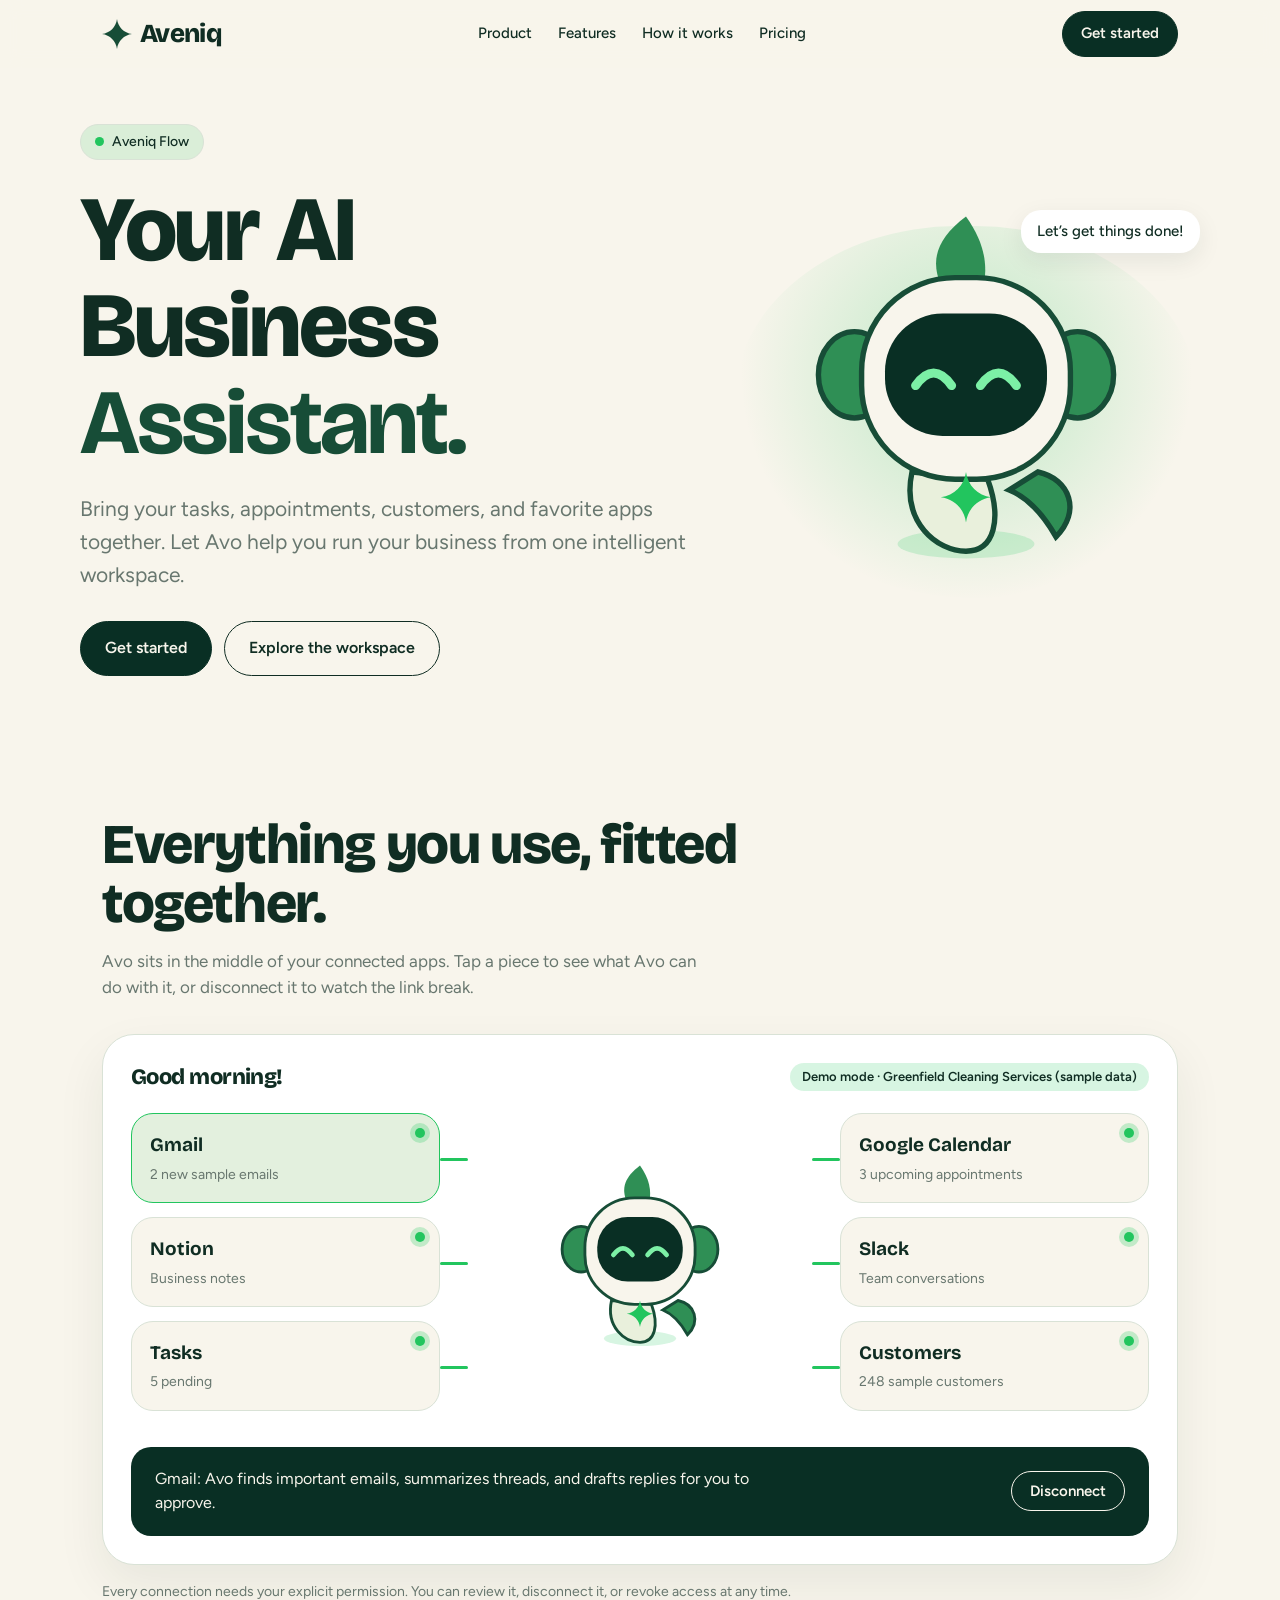
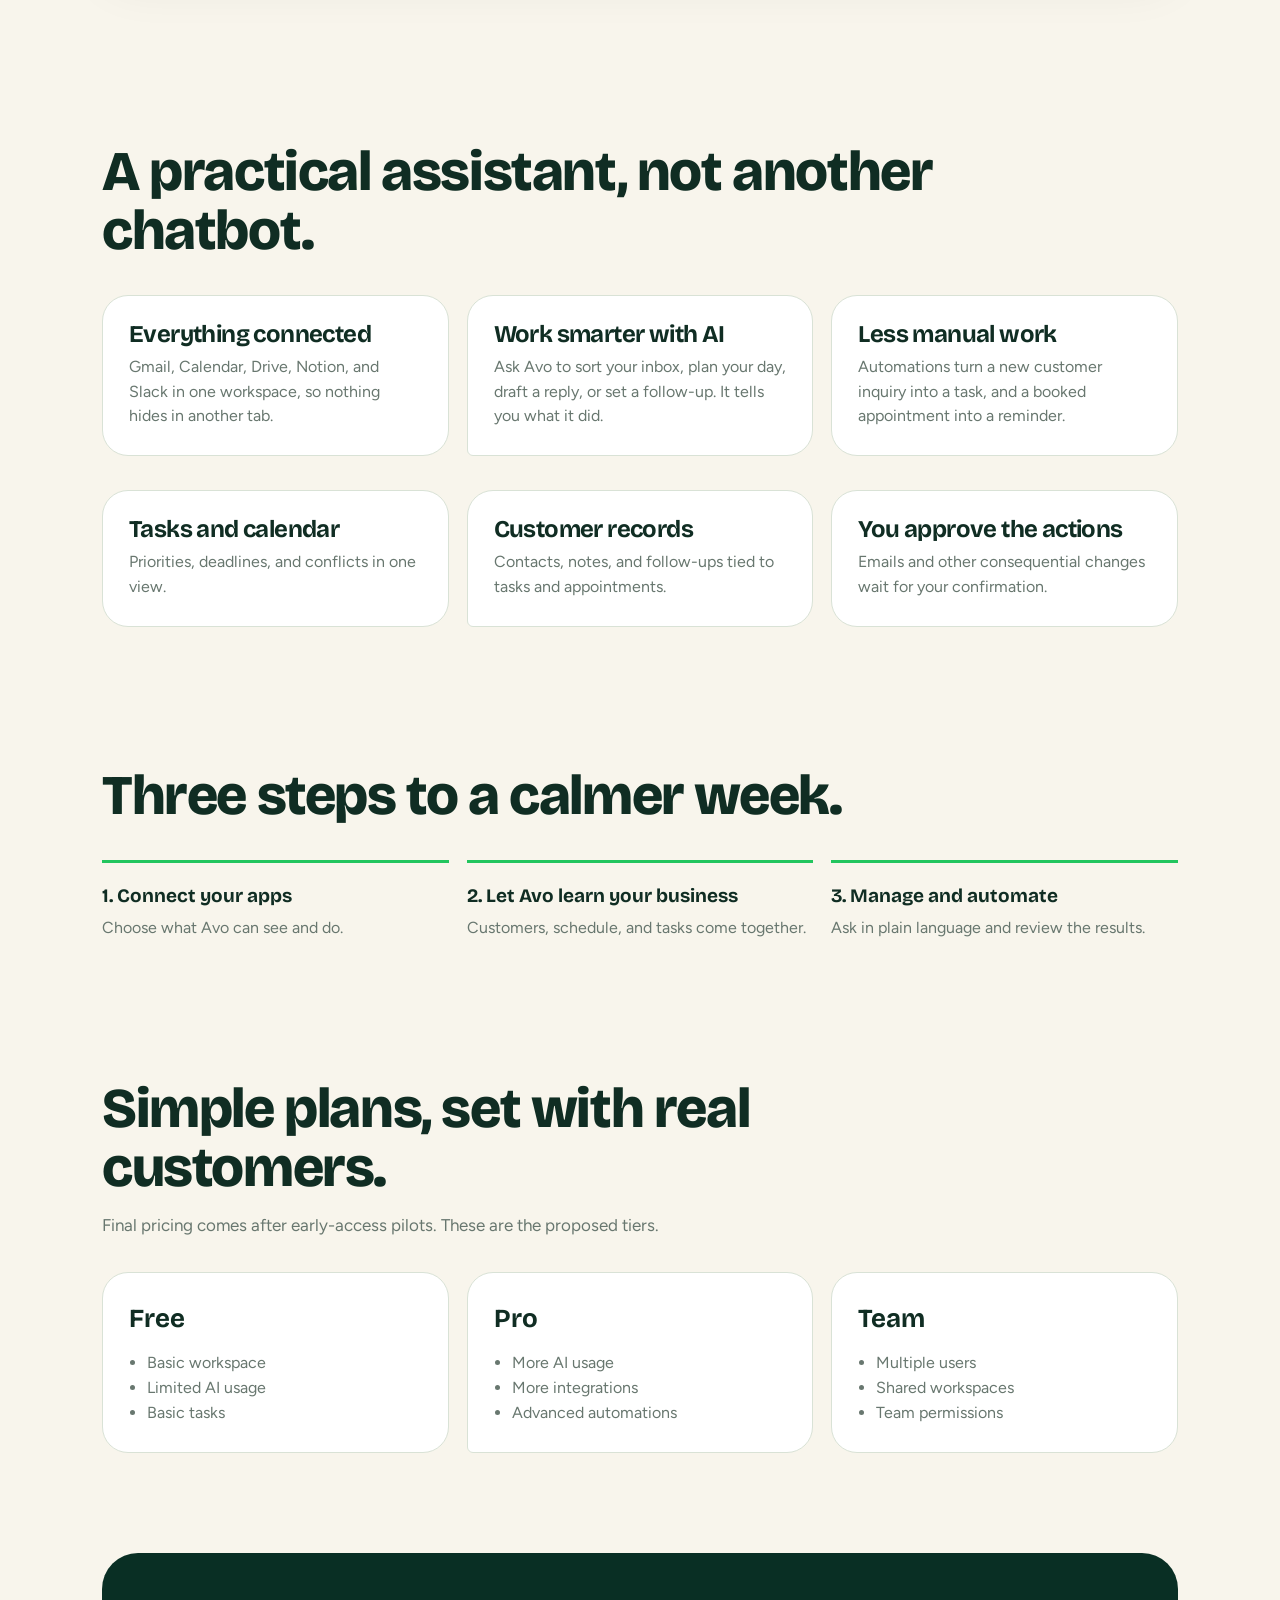
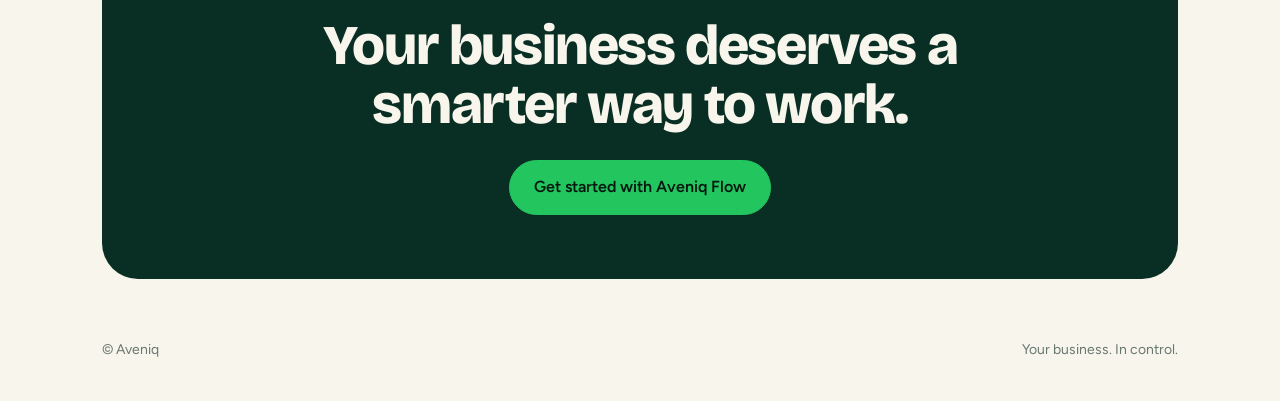
==== flow/index.html @ 9dbfc9f4 "Add Aveniq Flow landing page and demo dashboard" ====
<!DOCTYPE html>
<html lang="en">
<head>
<meta charset="utf-8">
<meta name="viewport" content="width=device-width, initial-scale=1, viewport-fit=cover">
<title>Aveniq Flow – Your AI Business Assistant</title>
<link href="https://fonts.googleapis.com/css2?family=Bricolage+Grotesque:wght@500;700;800&family=Figtree:wght@400;500;600&display=swap" rel="stylesheet">
<style>
:root{--bg:#F8F5EC;--surface:#fff;--ink:#102D23;--muted:#68776F;--deep:#092F24;--green:#174D37;--em:#22C55E;--line:#d9e2d6;--on-deep:#F8F5EC;
box-sizing:border-box;padding-top:env(safe-area-inset-top,0px);padding-bottom:env(safe-area-inset-bottom,0px)}
@media (prefers-color-scheme:dark){:root:not([data-theme="light"]){--bg:#07241b;--surface:#0f3326;--ink:#F8F5EC;--muted:#9fb3a8;--deep:#04170f;--green:#22C55E;--line:#1d4a39;color-scheme:dark}}
:root[data-theme="dark"]{--bg:#07241b;--surface:#0f3326;--ink:#F8F5EC;--muted:#9fb3a8;--deep:#04170f;--green:#22C55E;--line:#1d4a39;color-scheme:dark}
*{box-sizing:border-box;margin:0}
html{scroll-behavior:smooth;scroll-padding-top:70px}
body{background:var(--bg);color:var(--ink);font:400 17px/1.55 Figtree,system-ui,sans-serif}
h1,h2,h3,.brand{font-family:'Bricolage Grotesque',Figtree,sans-serif;letter-spacing:-.025em;line-height:1.05}
a{color:inherit;text-decoration:none}
:focus-visible{outline:3px solid var(--em);outline-offset:3px;border-radius:8px}
.wrap{max-width:1120px;margin:auto;padding:0 22px}
nav{position:sticky;top:0;z-index:5;background:color-mix(in srgb,var(--bg) 85%,transparent);backdrop-filter:blur(10px)}
nav .wrap{display:flex;align-items:center;justify-content:space-between;height:68px}
.brand{display:flex;gap:8px;align-items:center;font-weight:800;font-size:26px}
.links{display:flex;gap:26px;font-weight:500;font-size:15px}
.btn{display:inline-flex;gap:8px;align-items:center;padding:14px 24px;border-radius:99px;font-weight:600;border:1.5px solid var(--ink);background:none;color:var(--ink);cursor:pointer;font-size:16px;font-family:inherit}
.btn.fill{background:var(--deep);color:var(--on-deep);border-color:var(--deep)}
.btn.sm{padding:10px 18px;font-size:15px}
@media (prefers-color-scheme:dark){.btn.fill{background:var(--em);color:#04170f;border-color:var(--em)}}
.hero{display:grid;grid-template-columns:1.15fr .85fr;gap:20px;align-items:center;padding:56px 0 70px}
.pill{display:inline-flex;gap:8px;align-items:center;background:color-mix(in srgb,var(--em) 14%,var(--bg));border:1px solid var(--line);border-radius:99px;padding:6px 14px;font-size:14px;font-weight:500;margin-bottom:22px}
.pill i{width:9px;height:9px;border-radius:50%;background:var(--em)}
h1{font-size:clamp(48px,8vw,92px);font-weight:800}
h1 b{color:var(--green)}
.lede{font-size:21px;color:var(--muted);max-width:30em;margin:22px 0 30px}
.row{display:flex;gap:12px;flex-wrap:wrap}
.avo-stage{position:relative;display:grid;place-items:center}
.avo-stage::before{content:"";position:absolute;inset:6% 0 0;border-radius:50% 50% 46% 54%;background:radial-gradient(circle at 50% 40%,color-mix(in srgb,var(--em) 28%,transparent),transparent 70%)}
.avo{width:min(100%,360px);position:relative;animation:float 5s ease-in-out infinite}
@keyframes float{50%{transform:translateY(-12px)}}
.bubble{position:absolute;top:2%;right:0;background:var(--surface);border-radius:20px;padding:10px 16px;font-weight:500;box-shadow:0 8px 24px #0a2a2014;font-size:15px}
section{padding:70px 0}
h2{font-size:clamp(34px,5vw,56px);font-weight:800;max-width:15em}
.sub{color:var(--muted);max-width:36em;margin-top:14px}
.demo{background:var(--surface);border:1px solid var(--line);border-radius:32px;padding:28px;margin-top:34px;box-shadow:0 20px 50px #0a2a2012}
.demo-top{display:flex;justify-content:space-between;gap:12px;flex-wrap:wrap;align-items:center;margin-bottom:22px}
.tag{font-size:13px;font-weight:600;background:color-mix(in srgb,var(--em) 18%,transparent);border-radius:99px;padding:4px 12px}
.puzzle{display:grid;grid-template-columns:1fr 1fr 1fr;grid-template-rows:auto auto;gap:14px 0;align-items:center}
.piece{position:relative;text-align:left;background:var(--bg);border:1.5px solid var(--line);border-radius:22px;padding:16px 18px;cursor:pointer;color:var(--ink);font:inherit;transition:border-color .2s,background .2s}
.piece strong{display:block;font-family:'Bricolage Grotesque',sans-serif;font-size:19px}
.piece small{color:var(--muted);font-size:14px}
.piece .dot{position:absolute;top:14px;right:14px;width:10px;height:10px;border-radius:50%;background:var(--em);box-shadow:0 0 0 5px color-mix(in srgb,var(--em) 25%,transparent)}
.piece.off{border-style:dashed;opacity:.65}.piece.off .dot{background:var(--muted);box-shadow:none}
.piece.sel{border-color:var(--em);background:color-mix(in srgb,var(--em) 10%,var(--bg))}
.col{display:grid;gap:14px}
.col.l .piece::after,.col.r .piece::after{content:"";position:absolute;top:50%;height:3px;width:28px;background:var(--em);border-radius:3px}
.col.l .piece::after{right:-29px}.col.r .piece::after{left:-29px}
.col .piece.off::after{background:repeating-linear-gradient(90deg,var(--muted) 0 4px,transparent 4px 8px)}
.col.l{padding-right:30px}.col.r{padding-left:30px}
.center{display:grid;place-items:center;padding:10px}
.center svg{width:min(100%,190px);animation:float 5s ease-in-out infinite}
.panel{margin-top:22px;border-radius:20px;background:var(--deep);color:var(--on-deep);padding:20px 24px;display:flex;gap:16px;justify-content:space-between;align-items:center;flex-wrap:wrap}
.panel p{max-width:40em;font-size:16px}
.panel .btn{border-color:var(--on-deep);color:var(--on-deep)}
.grid3{display:grid;grid-template-columns:repeat(3,1fr);gap:18px;margin-top:34px}
.card{background:var(--surface);border:1px solid var(--line);border-radius:26px;padding:26px}
.card:nth-child(2){border-radius:26px 26px 26px 6px}
.card h3{font-size:24px;margin-bottom:8px}.card p{color:var(--muted);font-size:16px}
.steps{display:grid;grid-template-columns:repeat(3,1fr);gap:18px;margin-top:34px;counter-reset:s}
.steps li{list-style:none;counter-increment:s;padding-top:18px;border-top:3px solid var(--em);font-size:19px;font-family:'Bricolage Grotesque',sans-serif;font-weight:700}
.steps li::before{content:counter(s) ". "}
.steps span{display:block;font:400 16px/1.5 Figtree,sans-serif;color:var(--muted);margin-top:6px}
.tiers .card b{font-family:'Bricolage Grotesque',sans-serif;font-size:26px}
.tiers ul{padding-left:18px;margin-top:12px;color:var(--muted);font-size:16px}
.note{font-size:14px;color:var(--muted);margin-top:16px}
.cta{background:var(--deep);color:var(--on-deep);border-radius:36px;padding:64px 28px;text-align:center;margin:30px 0 60px}
.cta h2{margin:0 auto 26px;color:var(--on-deep)}
.cta .btn.fill{background:var(--em);border-color:var(--em);color:#04170f}
footer{padding:0 0 40px;color:var(--muted);font-size:14px}
footer .wrap{display:flex;justify-content:space-between;gap:12px;flex-wrap:wrap}
@media (max-width:820px){
.links{display:none}.hero{grid-template-columns:1fr;padding-top:30px}.avo-stage{order:-1;max-width:300px;margin:auto}
.grid3,.steps{grid-template-columns:1fr}
.puzzle{grid-template-columns:1fr}.center{order:-1}.col.l,.col.r{padding:0}.col .piece::after{display:none}
.demo{padding:18px;border-radius:26px}}
@media (prefers-reduced-motion:reduce){*{animation:none!important;scroll-behavior:auto!important}}
</style>
</head>
<body>
<svg width="0" height="0" style="position:absolute"><defs>
<symbol id="star" viewBox="0 0 24 24"><path d="M12 0c.8 6.4 5.6 11.2 12 12-6.4.8-11.2 5.6-12 12-.8-6.4-5.6-11.2-12-12C6.4 11.2 11.2 6.4 12 0z" fill="currentColor"/></symbol>
<symbol id="avo" viewBox="0 0 200 220">
<path d="M100 8c10 14 12 26 10 38l-24 0c-6-14-2-26 14-38z" fill="#2f8f55"/>
<ellipse cx="100" cy="190" rx="38" ry="8" fill="#22C55E" opacity=".18"/>
<path d="M70 150c-6 28 14 44 30 44s20-18 12-40z" fill="#e9f0dc" stroke="#174D37" stroke-width="3"/>
<path d="M140 150c18 4 24 22 10 36-8-14-16-22-26-26z" fill="#2f8f55" stroke="#174D37" stroke-width="3"/>
<ellipse cx="38" cy="96" rx="20" ry="24" fill="#2f8f55" stroke="#174D37" stroke-width="3"/>
<ellipse cx="162" cy="96" rx="20" ry="24" fill="#2f8f55" stroke="#174D37" stroke-width="3"/>
<rect x="42" y="42" width="116" height="112" rx="52" fill="#F8F5EC" stroke="#174D37" stroke-width="3"/>
<rect x="55" y="62" width="90" height="68" rx="32" fill="#092F24"/>
<path d="M72 102q10-14 20 0M108 102q10-14 20 0" stroke="#7CF0A6" stroke-width="5" fill="none" stroke-linecap="round"/>
<use href="#star" x="86" y="150" width="28" height="28" style="color:#22C55E"/>
</symbol></defs></svg>

<nav><div class="wrap">
<a class="brand" href="#top" aria-label="Aveniq home"><svg width="30" height="30" style="color:var(--green)"><use href="#star"/></svg>Aveniq</a>
<div class="links"><a href="#workspace">Product</a><a href="#features">Features</a><a href="#how">How it works</a><a href="#pricing">Pricing</a></div>
<a class="btn fill sm" href="app.html">Get started</a>
</div></nav>

<main id="top">
<div class="wrap hero">
<div>
<span class="pill"><i></i>Aveniq Flow</span>
<h1>Your AI <br>Business <b>Assistant.</b></h1>
<p class="lede">Bring your tasks, appointments, customers, and favorite apps together. Let Avo help you run your business from one intelligent workspace.</p>
<div class="row"><a class="btn fill" href="app.html">Get started</a><a class="btn" href="#workspace">Explore the workspace</a></div>
</div>
<div class="avo-stage">
<svg class="avo" viewBox="0 0 200 220" role="img" aria-label="Avo, the Aveniq mascot"><use href="#avo"/></svg>
<div class="bubble">Let’s get things done!</div>
</div>
</div>

<section id="workspace"><div class="wrap">
<h2>Everything you use, fitted together.</h2>
<p class="sub">Avo sits in the middle of your connected apps. Tap a piece to see what Avo can do with it, or disconnect it to watch the link break.</p>
<div class="demo">
<div class="demo-top"><strong class="brand" style="font-size:22px">Good morning!</strong><span class="tag">Demo mode · Greenfield Cleaning Services (sample data)</span></div>
<div class="puzzle" id="puzzle">
<div class="col l">
<button class="piece" data-k="gmail"><i class="dot"></i><strong>Gmail</strong><small>2 new sample emails</small></button>
<button class="piece" data-k="notion"><i class="dot"></i><strong>Notion</strong><small>Business notes</small></button>
<button class="piece" data-k="tasks"><i class="dot"></i><strong>Tasks</strong><small>5 pending</small></button>
</div>
<div class="center"><svg viewBox="0 0 200 220" role="img" aria-label="Avo"><use href="#avo"/></svg></div>
<div class="col r">
<button class="piece" data-k="cal"><i class="dot"></i><strong>Google Calendar</strong><small>3 upcoming appointments</small></button>
<button class="piece" data-k="slack"><i class="dot"></i><strong>Slack</strong><small>Team conversations</small></button>
<button class="piece" data-k="cust"><i class="dot"></i><strong>Customers</strong><small>248 sample customers</small></button>
</div>
</div>
<div class="panel" aria-live="polite"><p id="ptext"></p><button class="btn sm" id="ptoggle"></button></div>
</div>
<p class="note">Every connection needs your explicit permission. You can review it, disconnect it, or revoke access at any time.</p>
</div></section>

<section id="features"><div class="wrap">
<h2>A practical assistant, not another chatbot.</h2>
<div class="grid3">
<div class="card"><h3>Everything connected</h3><p>Gmail, Calendar, Drive, Notion, and Slack in one workspace, so nothing hides in another tab.</p></div>
<div class="card"><h3>Work smarter with AI</h3><p>Ask Avo to sort your inbox, plan your day, draft a reply, or set a follow-up. It tells you what it did.</p></div>
<div class="card"><h3>Less manual work</h3><p>Automations turn a new customer inquiry into a task, and a booked appointment into a reminder.</p></div>
</div>
<div class="grid3">
<div class="card"><h3>Tasks and calendar</h3><p>Priorities, deadlines, and conflicts in one view.</p></div>
<div class="card"><h3>Customer records</h3><p>Contacts, notes, and follow-ups tied to tasks and appointments.</p></div>
<div class="card"><h3>You approve the actions</h3><p>Emails and other consequential changes wait for your confirmation.</p></div>
</div>
</div></section>

<section id="how"><div class="wrap">
<h2>Three steps to a calmer week.</h2>
<ol class="steps" style="padding:0">
<li>Connect your apps<span>Choose what Avo can see and do.</span></li>
<li>Let Avo learn your business<span>Customers, schedule, and tasks come together.</span></li>
<li>Manage and automate<span>Ask in plain language and review the results.</span></li>
</ol>
</div></section>

<section id="pricing"><div class="wrap tiers">
<h2>Simple plans, set with real customers.</h2>
<p class="sub">Final pricing comes after early-access pilots. These are the proposed tiers.</p>
<div class="grid3">
<div class="card"><b>Free</b><ul><li>Basic workspace</li><li>Limited AI usage</li><li>Basic tasks</li></ul></div>
<div class="card"><b>Pro</b><ul><li>More AI usage</li><li>More integrations</li><li>Advanced automations</li></ul></div>
<div class="card"><b>Team</b><ul><li>Multiple users</li><li>Shared workspaces</li><li>Team permissions</li></ul></div>
</div>
</div></section>

<div class="wrap" id="start"><div class="cta">
<h2>Your business deserves a smarter way to work.</h2>
<a class="btn fill" href="app.html">Get started with Aveniq Flow</a>
</div></div>
</main>
<footer><div class="wrap"><span>© Aveniq</span><span>Your business. In control.</span></div></footer>

<script>
const D={
gmail:["Avo finds important emails, summarizes threads, and drafts replies for you to approve.","Gmail"],
cal:["Avo reads your appointments, spots conflicts, and adds events once you confirm.","Calendar"],
notion:["Avo pulls approved notes and creates pages to keep business knowledge organized.","Notion"],
slack:["Avo summarizes permitted conversations and flags what needs you.","Slack"],
tasks:["Create tasks by asking: “Follow up with John tomorrow.” Avo saves it and confirms.","Tasks"],
cust:["Profiles, notes, and follow-up reminders linked to tasks and appointments.","Customers"]};
let cur="gmail";const on={};
const ps=[...document.querySelectorAll('.piece')];
function draw(){
 ps.forEach(p=>{p.classList.toggle('sel',p.dataset.k===cur);p.classList.toggle('off',on[p.dataset.k]===false)});
 const connected=on[cur]!==false;
 document.getElementById('ptext').textContent=connected?D[cur][1]+": "+D[cur][0]:D[cur][1]+" is disconnected. Avo can no longer see it until you reconnect.";
 document.getElementById('ptoggle').textContent=connected?"Disconnect":"Reconnect";
}
ps.forEach(p=>p.addEventListener('click',()=>{cur=p.dataset.k;draw()}));
document.getElementById('ptoggle').addEventListener('click',()=>{on[cur]=on[cur]===false;draw()});
draw();
</script>
</body>
</html>
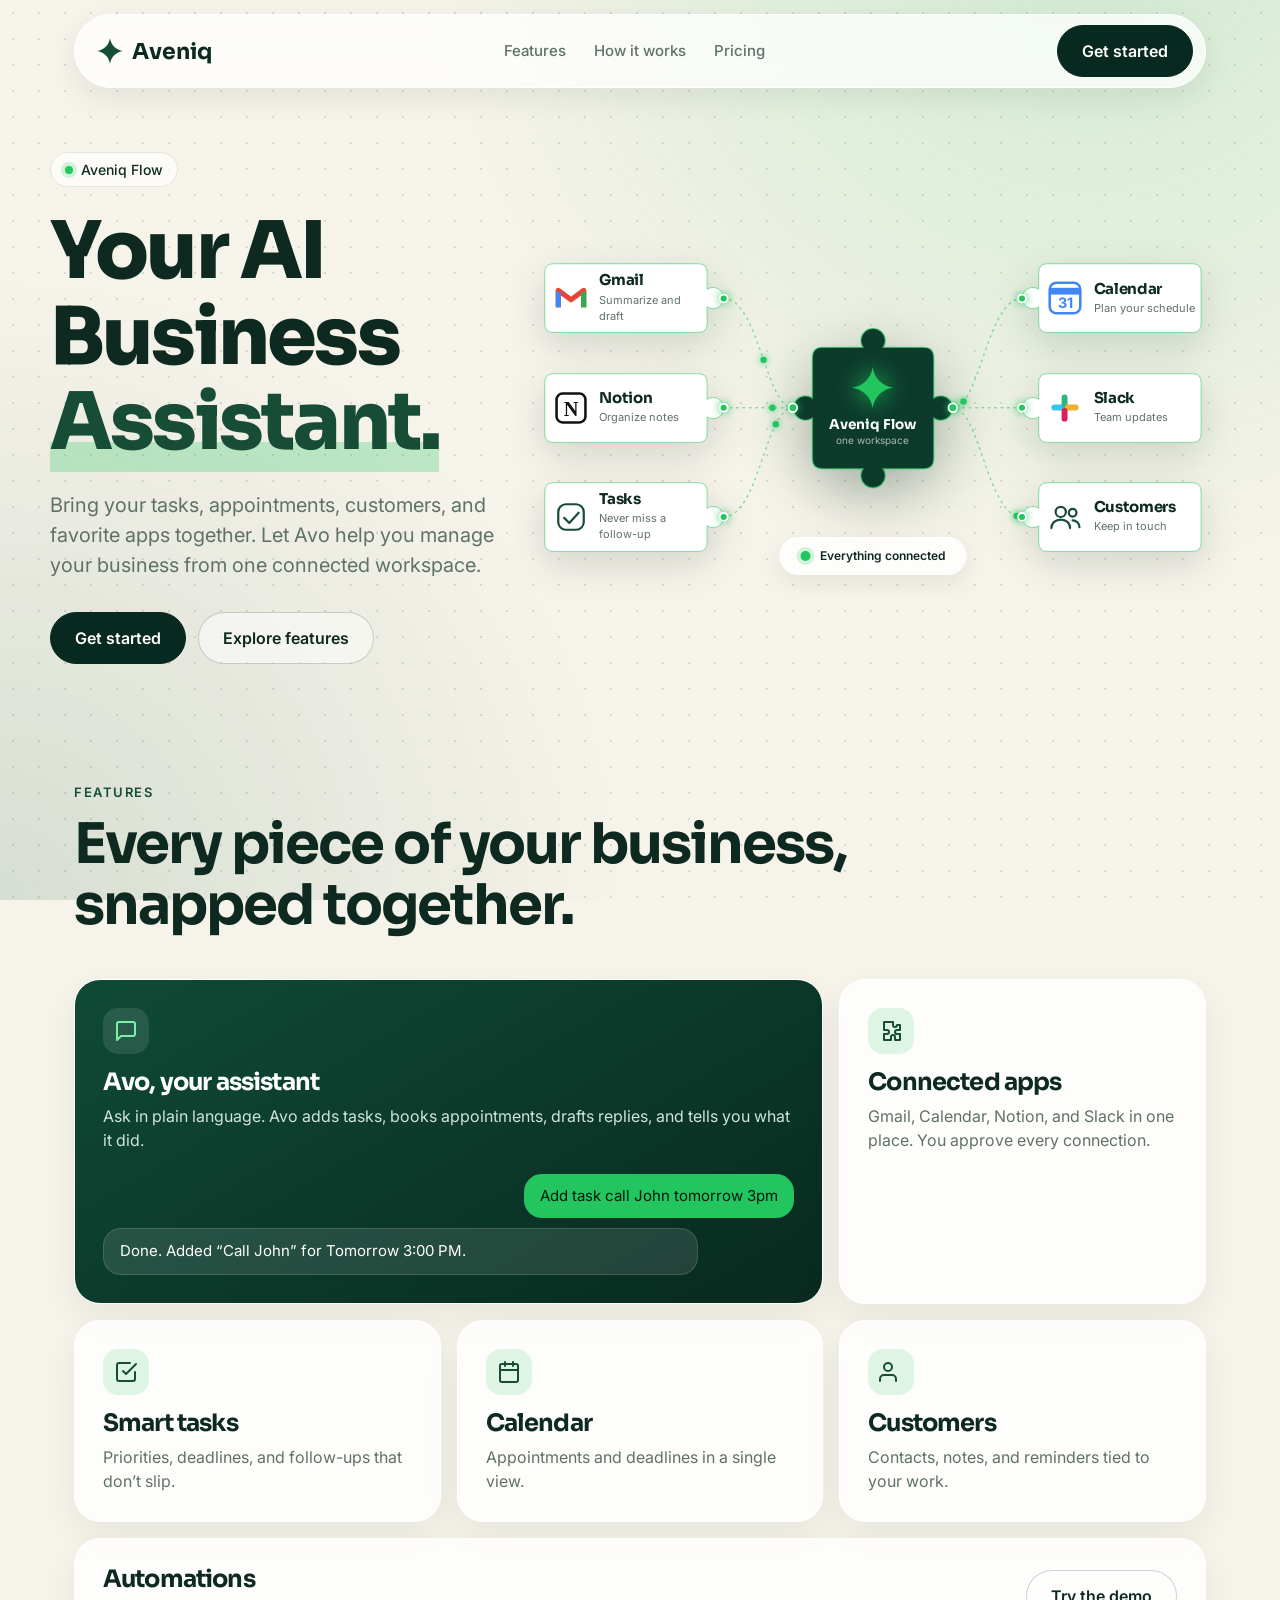
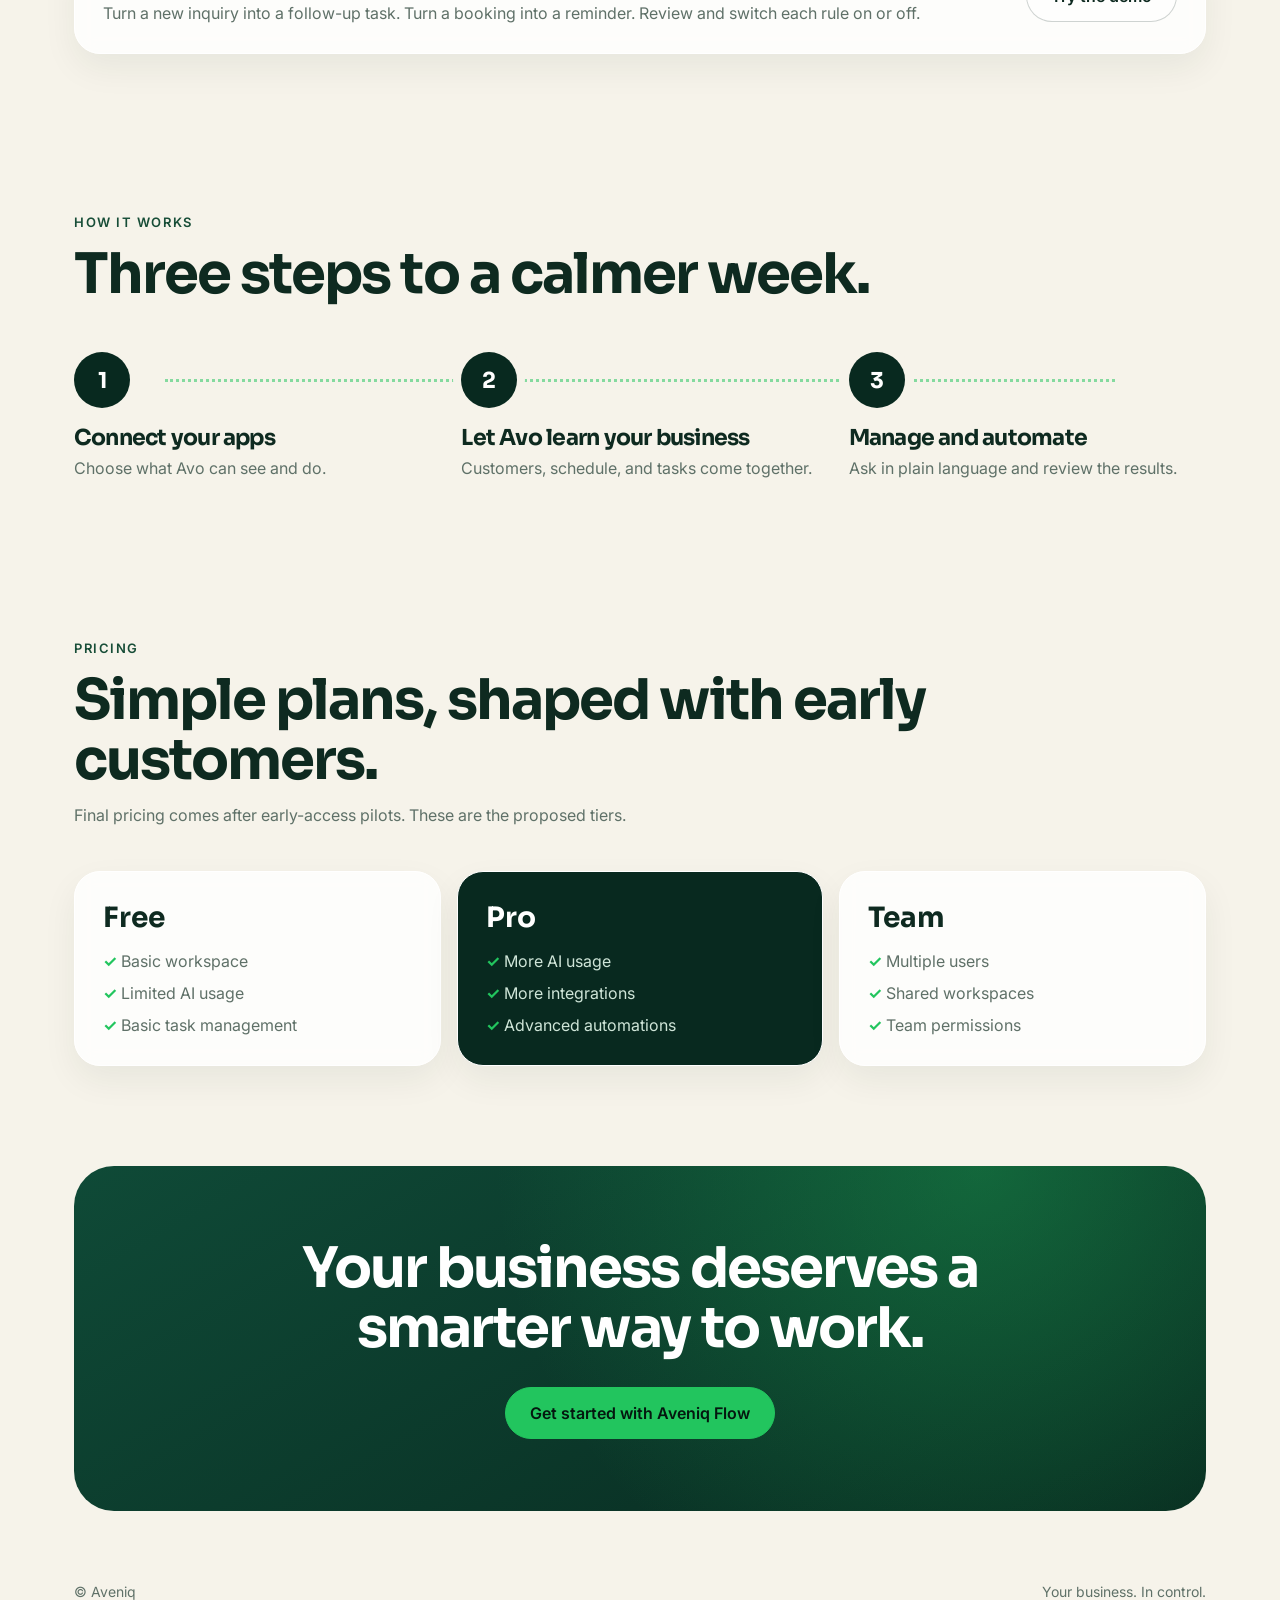
==== commit c24147f9: "Redesign Aveniq Flow: modern UI, connected-puzzle home, remove center mascot" ====
--- a/flow/index.html
+++ b/flow/index.html
@@ -4,204 +4,87 @@
 <meta charset="utf-8">
 <meta name="viewport" content="width=device-width, initial-scale=1, viewport-fit=cover">
 <title>Aveniq Flow – Your AI Business Assistant</title>
-<link href="https://fonts.googleapis.com/css2?family=Bricolage+Grotesque:wght@500;700;800&family=Figtree:wght@400;500;600&display=swap" rel="stylesheet">
+<meta name="description" content="Aveniq Flow connects your tasks, appointments, customers, and apps into one workspace.">
+<link href="https://fonts.googleapis.com/css2?family=Inter:wght@400;500;600&family=Sora:wght@600;700;800&display=swap" rel="stylesheet">
+<link rel="stylesheet" href="ui.css">
 <style>
-:root{--bg:#F8F5EC;--surface:#fff;--ink:#102D23;--muted:#68776F;--deep:#092F24;--green:#174D37;--em:#22C55E;--line:#d9e2d6;--on-deep:#F8F5EC;
-box-sizing:border-box;padding-top:env(safe-area-inset-top,0px);padding-bottom:env(safe-area-inset-bottom,0px)}
-@media (prefers-color-scheme:dark){:root:not([data-theme="light"]){--bg:#07241b;--surface:#0f3326;--ink:#F8F5EC;--muted:#9fb3a8;--deep:#04170f;--green:#22C55E;--line:#1d4a39;color-scheme:dark}}
-:root[data-theme="dark"]{--bg:#07241b;--surface:#0f3326;--ink:#F8F5EC;--muted:#9fb3a8;--deep:#04170f;--green:#22C55E;--line:#1d4a39;color-scheme:dark}
-*{box-sizing:border-box;margin:0}
-html{scroll-behavior:smooth;scroll-padding-top:70px}
-body{background:var(--bg);color:var(--ink);font:400 17px/1.55 Figtree,system-ui,sans-serif}
-h1,h2,h3,.brand{font-family:'Bricolage Grotesque',Figtree,sans-serif;letter-spacing:-.025em;line-height:1.05}
-a{color:inherit;text-decoration:none}
-:focus-visible{outline:3px solid var(--em);outline-offset:3px;border-radius:8px}
-.wrap{max-width:1120px;margin:auto;padding:0 22px}
-nav{position:sticky;top:0;z-index:5;background:color-mix(in srgb,var(--bg) 85%,transparent);backdrop-filter:blur(10px)}
-nav .wrap{display:flex;align-items:center;justify-content:space-between;height:68px}
-.brand{display:flex;gap:8px;align-items:center;font-weight:800;font-size:26px}
-.links{display:flex;gap:26px;font-weight:500;font-size:15px}
-.btn{display:inline-flex;gap:8px;align-items:center;padding:14px 24px;border-radius:99px;font-weight:600;border:1.5px solid var(--ink);background:none;color:var(--ink);cursor:pointer;font-size:16px;font-family:inherit}
-.btn.fill{background:var(--deep);color:var(--on-deep);border-color:var(--deep)}
-.btn.sm{padding:10px 18px;font-size:15px}
-@media (prefers-color-scheme:dark){.btn.fill{background:var(--em);color:#04170f;border-color:var(--em)}}
-.hero{display:grid;grid-template-columns:1.15fr .85fr;gap:20px;align-items:center;padding:56px 0 70px}
-.pill{display:inline-flex;gap:8px;align-items:center;background:color-mix(in srgb,var(--em) 14%,var(--bg));border:1px solid var(--line);border-radius:99px;padding:6px 14px;font-size:14px;font-weight:500;margin-bottom:22px}
-.pill i{width:9px;height:9px;border-radius:50%;background:var(--em)}
-h1{font-size:clamp(48px,8vw,92px);font-weight:800}
-h1 b{color:var(--green)}
-.lede{font-size:21px;color:var(--muted);max-width:30em;margin:22px 0 30px}
+.wrap{max-width:1180px;margin:auto;padding:0 24px}
+nav{position:sticky;top:14px;z-index:10;margin:14px auto 0;max-width:1132px;display:flex;align-items:center;justify-content:space-between;padding:10px 12px 10px 22px;border-radius:99px;background:#ffffffb8;backdrop-filter:blur(14px);border:1px solid #fff;box-shadow:0 10px 30px #08291f14}
+.brand{display:flex;gap:9px;align-items:center;font:700 22px Sora}.brand svg{width:26px;height:26px;color:var(--green)}
+.links{display:flex;gap:28px;font-weight:500;font-size:15px;color:var(--muted)}.links a:hover{color:var(--ink)}
+.hero{display:grid;grid-template-columns:.78fr 1.22fr;gap:10px;align-items:center;padding:64px 0 40px}
+.badge{display:inline-flex;gap:8px;align-items:center;border:1px solid var(--line);background:#fffa;border-radius:99px;padding:6px 14px;font-size:14px;font-weight:500;margin-bottom:22px}
+.badge i{width:8px;height:8px;border-radius:50%;background:var(--em);box-shadow:0 0 0 4px #22c55e30}
+h1{font-size:clamp(46px,6.2vw,86px);font-weight:800}h1 em{font-style:normal;color:var(--green);background:linear-gradient(transparent 70%,#22c55e44 0)}
+.lede{font-size:20px;color:var(--muted);max-width:30em;margin:24px 0 32px}
 .row{display:flex;gap:12px;flex-wrap:wrap}
-.avo-stage{position:relative;display:grid;place-items:center}
-.avo-stage::before{content:"";position:absolute;inset:6% 0 0;border-radius:50% 50% 46% 54%;background:radial-gradient(circle at 50% 40%,color-mix(in srgb,var(--em) 28%,transparent),transparent 70%)}
-.avo{width:min(100%,360px);position:relative;animation:float 5s ease-in-out infinite}
-@keyframes float{50%{transform:translateY(-12px)}}
-.bubble{position:absolute;top:2%;right:0;background:var(--surface);border-radius:20px;padding:10px 16px;font-weight:500;box-shadow:0 8px 24px #0a2a2014;font-size:15px}
-section{padding:70px 0}
-h2{font-size:clamp(34px,5vw,56px);font-weight:800;max-width:15em}
-.sub{color:var(--muted);max-width:36em;margin-top:14px}
-.demo{background:var(--surface);border:1px solid var(--line);border-radius:32px;padding:28px;margin-top:34px;box-shadow:0 20px 50px #0a2a2012}
-.demo-top{display:flex;justify-content:space-between;gap:12px;flex-wrap:wrap;align-items:center;margin-bottom:22px}
-.tag{font-size:13px;font-weight:600;background:color-mix(in srgb,var(--em) 18%,transparent);border-radius:99px;padding:4px 12px}
-.puzzle{display:grid;grid-template-columns:1fr 1fr 1fr;grid-template-rows:auto auto;gap:14px 0;align-items:center}
-.piece{position:relative;text-align:left;background:var(--bg);border:1.5px solid var(--line);border-radius:22px;padding:16px 18px;cursor:pointer;color:var(--ink);font:inherit;transition:border-color .2s,background .2s}
-.piece strong{display:block;font-family:'Bricolage Grotesque',sans-serif;font-size:19px}
-.piece small{color:var(--muted);font-size:14px}
-.piece .dot{position:absolute;top:14px;right:14px;width:10px;height:10px;border-radius:50%;background:var(--em);box-shadow:0 0 0 5px color-mix(in srgb,var(--em) 25%,transparent)}
-.piece.off{border-style:dashed;opacity:.65}.piece.off .dot{background:var(--muted);box-shadow:none}
-.piece.sel{border-color:var(--em);background:color-mix(in srgb,var(--em) 10%,var(--bg))}
-.col{display:grid;gap:14px}
-.col.l .piece::after,.col.r .piece::after{content:"";position:absolute;top:50%;height:3px;width:28px;background:var(--em);border-radius:3px}
-.col.l .piece::after{right:-29px}.col.r .piece::after{left:-29px}
-.col .piece.off::after{background:repeating-linear-gradient(90deg,var(--muted) 0 4px,transparent 4px 8px)}
-.col.l{padding-right:30px}.col.r{padding-left:30px}
-.center{display:grid;place-items:center;padding:10px}
-.center svg{width:min(100%,190px);animation:float 5s ease-in-out infinite}
-.panel{margin-top:22px;border-radius:20px;background:var(--deep);color:var(--on-deep);padding:20px 24px;display:flex;gap:16px;justify-content:space-between;align-items:center;flex-wrap:wrap}
-.panel p{max-width:40em;font-size:16px}
-.panel .btn{border-color:var(--on-deep);color:var(--on-deep)}
-.grid3{display:grid;grid-template-columns:repeat(3,1fr);gap:18px;margin-top:34px}
-.card{background:var(--surface);border:1px solid var(--line);border-radius:26px;padding:26px}
-.card:nth-child(2){border-radius:26px 26px 26px 6px}
-.card h3{font-size:24px;margin-bottom:8px}.card p{color:var(--muted);font-size:16px}
-.steps{display:grid;grid-template-columns:repeat(3,1fr);gap:18px;margin-top:34px;counter-reset:s}
-.steps li{list-style:none;counter-increment:s;padding-top:18px;border-top:3px solid var(--em);font-size:19px;font-family:'Bricolage Grotesque',sans-serif;font-weight:700}
-.steps li::before{content:counter(s) ". "}
-.steps span{display:block;font:400 16px/1.5 Figtree,sans-serif;color:var(--muted);margin-top:6px}
-.tiers .card b{font-family:'Bricolage Grotesque',sans-serif;font-size:26px}
-.tiers ul{padding-left:18px;margin-top:12px;color:var(--muted);font-size:16px}
-.note{font-size:14px;color:var(--muted);margin-top:16px}
-.cta{background:var(--deep);color:var(--on-deep);border-radius:36px;padding:64px 28px;text-align:center;margin:30px 0 60px}
-.cta h2{margin:0 auto 26px;color:var(--on-deep)}
-.cta .btn.fill{background:var(--em);border-color:var(--em);color:#04170f}
-footer{padding:0 0 40px;color:var(--muted);font-size:14px}
-footer .wrap{display:flex;justify-content:space-between;gap:12px;flex-wrap:wrap}
-@media (max-width:820px){
-.links{display:none}.hero{grid-template-columns:1fr;padding-top:30px}.avo-stage{order:-1;max-width:300px;margin:auto}
-.grid3,.steps{grid-template-columns:1fr}
-.puzzle{grid-template-columns:1fr}.center{order:-1}.col.l,.col.r{padding:0}.col .piece::after{display:none}
-.demo{padding:18px;border-radius:26px}}
-@media (prefers-reduced-motion:reduce){*{animation:none!important;scroll-behavior:auto!important}}
+section{padding:80px 0}
+.k{font:600 13px Inter;letter-spacing:.12em;text-transform:uppercase;color:var(--green);margin-bottom:14px}
+h2{font-size:clamp(32px,4.4vw,56px);font-weight:700;max-width:16em}
+.bento{display:grid;grid-template-columns:repeat(6,1fr);gap:16px;margin-top:44px}
+.tile{background:var(--card);border:1px solid #fff;border-radius:var(--r);padding:28px;box-shadow:0 14px 34px #08291f10;backdrop-filter:blur(10px)}
+.tile h3{font-size:24px;margin-bottom:8px}.tile p{color:var(--muted)}
+.t1{grid-column:span 4;background:linear-gradient(150deg,#0f4a37,#08291f);color:#fff}.t1 p{color:#cfe5d8}
+.t2{grid-column:span 2}.t3,.t4,.t5{grid-column:span 2}.t6{grid-column:span 6;display:flex;justify-content:space-between;gap:20px;align-items:center;flex-wrap:wrap}
+.chat{margin-top:22px;display:grid;gap:10px;font-size:15px}.chat div{padding:11px 16px;border-radius:18px;max-width:86%}
+.chat .u{background:var(--em);color:#04170f;justify-self:end}.chat .a{background:#ffffff1c;border:1px solid #ffffff22}
+.ic{width:46px;height:46px;border-radius:15px;background:#22c55e24;display:grid;place-items:center;margin-bottom:16px;color:var(--green)}.ic svg{width:24px;height:24px}
+.steps{display:grid;grid-template-columns:repeat(3,1fr);gap:30px;margin-top:48px;position:relative}
+.steps::before{content:"";position:absolute;left:8%;right:8%;top:27px;border-top:3px dotted #22c55e88}
+.st{position:relative}.st b{display:grid;place-items:center;width:56px;height:56px;border-radius:50%;background:var(--deep);color:#fff;font:700 22px Sora;margin-bottom:18px;box-shadow:0 0 0 8px var(--bg)}
+.st h3{font-size:22px;margin-bottom:6px}.st p{color:var(--muted)}
+.tiers{display:grid;grid-template-columns:repeat(3,1fr);gap:16px;margin-top:44px}
+.tier b{font:700 28px Sora}.tier ul{list-style:none;padding:0;margin-top:14px;display:grid;gap:8px;color:var(--muted)}.tier li::before{content:"✓ ";color:var(--em);font-weight:700}
+.tier.pop{background:var(--deep);color:#fff}.tier.pop ul{color:#cfe5d8}
+.cta{margin:20px 0 70px;border-radius:40px;padding:72px 28px;text-align:center;color:#fff;background:radial-gradient(circle at 80% 0,#22c55e55,transparent 50%),linear-gradient(150deg,#0f4a37,#08291f)}
+.cta h2{margin:0 auto 28px;max-width:14em}
+footer{padding:0 0 40px;color:var(--muted);font-size:14px}footer .wrap{display:flex;justify-content:space-between;flex-wrap:wrap;gap:10px}
+@media (max-width:900px){.hero{grid-template-columns:1fr;padding-top:36px}.links{display:none}.bento,.tiers,.steps{grid-template-columns:1fr}.bento>*{grid-column:auto!important}.steps::before{display:none}}
 </style>
 </head>
 <body>
-<svg width="0" height="0" style="position:absolute"><defs>
-<symbol id="star" viewBox="0 0 24 24"><path d="M12 0c.8 6.4 5.6 11.2 12 12-6.4.8-11.2 5.6-12 12-.8-6.4-5.6-11.2-12-12C6.4 11.2 11.2 6.4 12 0z" fill="currentColor"/></symbol>
-<symbol id="avo" viewBox="0 0 200 220">
-<path d="M100 8c10 14 12 26 10 38l-24 0c-6-14-2-26 14-38z" fill="#2f8f55"/>
-<ellipse cx="100" cy="190" rx="38" ry="8" fill="#22C55E" opacity=".18"/>
-<path d="M70 150c-6 28 14 44 30 44s20-18 12-40z" fill="#e9f0dc" stroke="#174D37" stroke-width="3"/>
-<path d="M140 150c18 4 24 22 10 36-8-14-16-22-26-26z" fill="#2f8f55" stroke="#174D37" stroke-width="3"/>
-<ellipse cx="38" cy="96" rx="20" ry="24" fill="#2f8f55" stroke="#174D37" stroke-width="3"/>
-<ellipse cx="162" cy="96" rx="20" ry="24" fill="#2f8f55" stroke="#174D37" stroke-width="3"/>
-<rect x="42" y="42" width="116" height="112" rx="52" fill="#F8F5EC" stroke="#174D37" stroke-width="3"/>
-<rect x="55" y="62" width="90" height="68" rx="32" fill="#092F24"/>
-<path d="M72 102q10-14 20 0M108 102q10-14 20 0" stroke="#7CF0A6" stroke-width="5" fill="none" stroke-linecap="round"/>
-<use href="#star" x="86" y="150" width="28" height="28" style="color:#22C55E"/>
-</symbol></defs></svg>
-
-<nav><div class="wrap">
-<a class="brand" href="#top" aria-label="Aveniq home"><svg width="30" height="30" style="color:var(--green)"><use href="#star"/></svg>Aveniq</a>
-<div class="links"><a href="#workspace">Product</a><a href="#features">Features</a><a href="#how">How it works</a><a href="#pricing">Pricing</a></div>
-<a class="btn fill sm" href="app.html">Get started</a>
-</div></nav>
-
+<nav><a class="brand" href="#top" aria-label="Aveniq home"><svg viewBox="0 0 24 24"><path d="M12 0c.8 6.4 5.6 11.2 12 12-6.4.8-11.2 5.6-12 12-.8-6.4-5.6-11.2-12-12C6.4 11.2 11.2 6.4 12 0z" fill="currentColor"/></svg>Aveniq</a>
+<div class="links"><a href="#features">Features</a><a href="#how">How it works</a><a href="#pricing">Pricing</a></div>
+<a class="btn" href="app.html">Get started</a></nav>
 <main id="top">
 <div class="wrap hero">
-<div>
-<span class="pill"><i></i>Aveniq Flow</span>
-<h1>Your AI <br>Business <b>Assistant.</b></h1>
-<p class="lede">Bring your tasks, appointments, customers, and favorite apps together. Let Avo help you run your business from one intelligent workspace.</p>
-<div class="row"><a class="btn fill" href="app.html">Get started</a><a class="btn" href="#workspace">Explore the workspace</a></div>
-</div>
-<div class="avo-stage">
-<svg class="avo" viewBox="0 0 200 220" role="img" aria-label="Avo, the Aveniq mascot"><use href="#avo"/></svg>
-<div class="bubble">Let’s get things done!</div>
-</div>
+<div><span class="badge"><i></i>Aveniq Flow</span>
+<h1>Your AI Business <em>Assistant.</em></h1>
+<p class="lede">Bring your tasks, appointments, customers, and favorite apps together. Let Avo help you manage your business from one connected workspace.</p>
+<div class="row"><a class="btn" href="app.html">Get started</a><a class="btn o" href="#features">Explore features</a></div></div>
+<div id="hero"></div>
 </div>
 
-<section id="workspace"><div class="wrap">
-<h2>Everything you use, fitted together.</h2>
-<p class="sub">Avo sits in the middle of your connected apps. Tap a piece to see what Avo can do with it, or disconnect it to watch the link break.</p>
-<div class="demo">
-<div class="demo-top"><strong class="brand" style="font-size:22px">Good morning!</strong><span class="tag">Demo mode · Greenfield Cleaning Services (sample data)</span></div>
-<div class="puzzle" id="puzzle">
-<div class="col l">
-<button class="piece" data-k="gmail"><i class="dot"></i><strong>Gmail</strong><small>2 new sample emails</small></button>
-<button class="piece" data-k="notion"><i class="dot"></i><strong>Notion</strong><small>Business notes</small></button>
-<button class="piece" data-k="tasks"><i class="dot"></i><strong>Tasks</strong><small>5 pending</small></button>
-</div>
-<div class="center"><svg viewBox="0 0 200 220" role="img" aria-label="Avo"><use href="#avo"/></svg></div>
-<div class="col r">
-<button class="piece" data-k="cal"><i class="dot"></i><strong>Google Calendar</strong><small>3 upcoming appointments</small></button>
-<button class="piece" data-k="slack"><i class="dot"></i><strong>Slack</strong><small>Team conversations</small></button>
-<button class="piece" data-k="cust"><i class="dot"></i><strong>Customers</strong><small>248 sample customers</small></button>
-</div>
-</div>
-<div class="panel" aria-live="polite"><p id="ptext"></p><button class="btn sm" id="ptoggle"></button></div>
-</div>
-<p class="note">Every connection needs your explicit permission. You can review it, disconnect it, or revoke access at any time.</p>
-</div></section>
+<section id="features"><div class="wrap">
+<div class="k">Features</div><h2>Every piece of your business, snapped together.</h2>
+<div class="bento">
+<div class="tile t1"><div class="ic" style="background:#ffffff1c;color:#7cf0a6"><svg class="i" viewBox="0 0 24 24"><path d="M21 15a2 2 0 0 1-2 2H7l-4 4V5a2 2 0 0 1 2-2h14a2 2 0 0 1 2 2z"/></svg></div><h3>Avo, your assistant</h3><p>Ask in plain language. Avo adds tasks, books appointments, drafts replies, and tells you what it did.</p>
+<div class="chat"><div class="u">Add task call John tomorrow 3pm</div><div class="a">Done. Added “Call John” for Tomorrow 3:00 PM.</div></div></div>
+<div class="tile t2"><div class="ic"><svg class="i" viewBox="0 0 24 24"><path d="M10 3h4v3a2 2 0 1 0 4 0h3v5h-3a2 2 0 1 0 0 4h3v6h-5v-3a2 2 0 1 0-4 0v3H5v-6h3a2 2 0 1 0 0-4H5V3z"/></svg></div><h3>Connected apps</h3><p>Gmail, Calendar, Notion, and Slack in one place. You approve every connection.</p></div>
+<div class="tile t3"><div class="ic"><svg class="i" viewBox="0 0 24 24"><path d="M9 11l3 3L22 4"/><path d="M21 12v7a2 2 0 0 1-2 2H5a2 2 0 0 1-2-2V5a2 2 0 0 1 2-2h11"/></svg></div><h3>Smart tasks</h3><p>Priorities, deadlines, and follow-ups that don’t slip.</p></div>
+<div class="tile t4"><div class="ic"><svg class="i" viewBox="0 0 24 24"><rect x="3" y="4" width="18" height="18" rx="2"/><path d="M16 2v4M8 2v4M3 10h18"/></svg></div><h3>Calendar</h3><p>Appointments and deadlines in a single view.</p></div>
+<div class="tile t5"><div class="ic"><svg class="i" viewBox="0 0 24 24"><path d="M17 21v-2a4 4 0 0 0-4-4H5a4 4 0 0 0-4 4v2"/><circle cx="9" cy="7" r="4"/></svg></div><h3>Customers</h3><p>Contacts, notes, and reminders tied to your work.</p></div>
+<div class="tile t6"><div><h3>Automations</h3><p>Turn a new inquiry into a follow-up task. Turn a booking into a reminder. Review and switch each rule on or off.</p></div><a class="btn o" href="app.html">Try the demo</a></div>
+</div></div></section>
 
-<section id="features"><div class="wrap">
-<h2>A practical assistant, not another chatbot.</h2>
-<div class="grid3">
-<div class="card"><h3>Everything connected</h3><p>Gmail, Calendar, Drive, Notion, and Slack in one workspace, so nothing hides in another tab.</p></div>
-<div class="card"><h3>Work smarter with AI</h3><p>Ask Avo to sort your inbox, plan your day, draft a reply, or set a follow-up. It tells you what it did.</p></div>
-<div class="card"><h3>Less manual work</h3><p>Automations turn a new customer inquiry into a task, and a booked appointment into a reminder.</p></div>
-</div>
-<div class="grid3">
-<div class="card"><h3>Tasks and calendar</h3><p>Priorities, deadlines, and conflicts in one view.</p></div>
-<div class="card"><h3>Customer records</h3><p>Contacts, notes, and follow-ups tied to tasks and appointments.</p></div>
-<div class="card"><h3>You approve the actions</h3><p>Emails and other consequential changes wait for your confirmation.</p></div>
-</div>
-</div></section>
+<section id="how"><div class="wrap"><div class="k">How it works</div><h2>Three steps to a calmer week.</h2>
+<div class="steps"><div class="st"><b>1</b><h3>Connect your apps</h3><p>Choose what Avo can see and do.</p></div><div class="st"><b>2</b><h3>Let Avo learn your business</h3><p>Customers, schedule, and tasks come together.</p></div><div class="st"><b>3</b><h3>Manage and automate</h3><p>Ask in plain language and review the results.</p></div></div></div></section>
 
-<section id="how"><div class="wrap">
-<h2>Three steps to a calmer week.</h2>
-<ol class="steps" style="padding:0">
-<li>Connect your apps<span>Choose what Avo can see and do.</span></li>
-<li>Let Avo learn your business<span>Customers, schedule, and tasks come together.</span></li>
-<li>Manage and automate<span>Ask in plain language and review the results.</span></li>
-</ol>
-</div></section>
+<section id="pricing"><div class="wrap"><div class="k">Pricing</div><h2>Simple plans, shaped with early customers.</h2>
+<p style="color:var(--muted);margin-top:12px">Final pricing comes after early-access pilots. These are the proposed tiers.</p>
+<div class="tiers"><div class="tile tier"><b>Free</b><ul><li>Basic workspace</li><li>Limited AI usage</li><li>Basic task management</li></ul></div>
+<div class="tile tier pop"><b>Pro</b><ul><li>More AI usage</li><li>More integrations</li><li>Advanced automations</li></ul></div>
+<div class="tile tier"><b>Team</b><ul><li>Multiple users</li><li>Shared workspaces</li><li>Team permissions</li></ul></div></div></div></section>
 
-<section id="pricing"><div class="wrap tiers">
-<h2>Simple plans, set with real customers.</h2>
-<p class="sub">Final pricing comes after early-access pilots. These are the proposed tiers.</p>
-<div class="grid3">
-<div class="card"><b>Free</b><ul><li>Basic workspace</li><li>Limited AI usage</li><li>Basic tasks</li></ul></div>
-<div class="card"><b>Pro</b><ul><li>More AI usage</li><li>More integrations</li><li>Advanced automations</li></ul></div>
-<div class="card"><b>Team</b><ul><li>Multiple users</li><li>Shared workspaces</li><li>Team permissions</li></ul></div>
-</div>
-</div></section>
-
-<div class="wrap" id="start"><div class="cta">
-<h2>Your business deserves a smarter way to work.</h2>
-<a class="btn fill" href="app.html">Get started with Aveniq Flow</a>
-</div></div>
+<div class="wrap"><div class="cta"><h2>Your business deserves a smarter way to work.</h2><a class="btn em" href="app.html">Get started with Aveniq Flow</a></div></div>
 </main>
 <footer><div class="wrap"><span>© Aveniq</span><span>Your business. In control.</span></div></footer>
-
+<script src="puzzle.js"></script>
 <script>
-const D={
-gmail:["Avo finds important emails, summarizes threads, and drafts replies for you to approve.","Gmail"],
-cal:["Avo reads your appointments, spots conflicts, and adds events once you confirm.","Calendar"],
-notion:["Avo pulls approved notes and creates pages to keep business knowledge organized.","Notion"],
-slack:["Avo summarizes permitted conversations and flags what needs you.","Slack"],
-tasks:["Create tasks by asking: “Follow up with John tomorrow.” Avo saves it and confirms.","Tasks"],
-cust:["Profiles, notes, and follow-up reminders linked to tasks and appointments.","Customers"]};
-let cur="gmail";const on={};
-const ps=[...document.querySelectorAll('.piece')];
-function draw(){
- ps.forEach(p=>{p.classList.toggle('sel',p.dataset.k===cur);p.classList.toggle('off',on[p.dataset.k]===false)});
- const connected=on[cur]!==false;
- document.getElementById('ptext').textContent=connected?D[cur][1]+": "+D[cur][0]:D[cur][1]+" is disconnected. Avo can no longer see it until you reconnect.";
- document.getElementById('ptoggle').textContent=connected?"Disconnect":"Reconnect";
-}
-ps.forEach(p=>p.addEventListener('click',()=>{cur=p.dataset.k;draw()}));
-document.getElementById('ptoggle').addEventListener('click',()=>{on[cur]=on[cur]===false;draw()});
-draw();
+document.getElementById('hero').innerHTML=Puzzle.render([
+{name:'Gmail',sub:'Summarize and draft',on:1,side:'l',row:0},{name:'Notion',sub:'Organize notes',on:1,side:'l',row:1},{name:'Tasks',sub:'Never miss a follow-up',on:1,side:'l',row:2},
+{name:'Calendar',sub:'Plan your schedule',on:1,side:'r',row:0},{name:'Slack',sub:'Team updates',on:1,side:'r',row:1},{name:'Customers',sub:'Keep in touch',on:1,side:'r',row:2}],
+{status:'Everything connected',hub:'one workspace'});
 </script>
 </body>
 </html>
--- a/flow/ui.css
+++ b/flow/ui.css
@@ -0,0 +1,45 @@
+:root{--bg:#F6F3EA;--ink:#0E2A20;--muted:#5F7168;--deep:#08291F;--green:#174D37;--em:#22C55E;--cream:#F6F3EA;--card:#ffffffcc;--line:#e1e7da;--r:26px;color-scheme:light}
+*{box-sizing:border-box;margin:0}
+html{scroll-behavior:smooth}
+body{color:var(--ink);font:400 16px/1.5 Inter,system-ui,sans-serif;background:var(--bg);position:relative}
+body::before{content:"";position:fixed;inset:0;z-index:-1;pointer-events:none;background:radial-gradient(circle at 85% -10%,#22c55e2e,transparent 45%),radial-gradient(circle at 0 100%,#17604524,transparent 40%),radial-gradient(#0e2a2022 1.1px,transparent 1.2px) 0 0/26px 26px}
+h1,h2,h3,.hd2{font-family:Sora,Inter,sans-serif;letter-spacing:-.035em;line-height:1.08}
+button,input,select{font:inherit;color:inherit}button{cursor:pointer}
+a{color:inherit;text-decoration:none}
+:focus-visible{outline:3px solid var(--em);outline-offset:2px;border-radius:10px}
+.btn{display:inline-flex;align-items:center;gap:8px;justify-content:center;background:var(--deep);color:#fff;border:1.5px solid var(--deep);border-radius:99px;padding:13px 24px;font-weight:600;transition:transform .15s,box-shadow .15s}
+.btn:hover{transform:translateY(-2px);box-shadow:0 10px 24px #08291f33}
+.btn.o{background:#ffffff80;color:var(--ink);border-color:#0e2a2033}
+.btn.em{background:var(--em);border-color:var(--em);color:#04170f}
+.i{width:20px;height:20px;fill:none;stroke:currentColor;stroke-width:2;stroke-linecap:round;stroke-linejoin:round;flex:none}
+/* connected puzzle */
+.pzs{position:relative;aspect-ratio:1000/470;container-type:inline-size;width:100%}
+.pz{position:absolute;width:28%;aspect-ratio:320/170;padding:0;border:0;background:none;text-align:left;transition:transform .2s}
+.pz:hover{transform:translateY(-5px)}
+.pz svg.sh{position:absolute;inset:0;width:100%;height:100%;overflow:visible;filter:drop-shadow(0 12px 18px #08291f26)}
+.pz svg.sh path{fill:#fff;stroke:#22c55e88;stroke-width:1.6}
+.pz.off svg.sh path{stroke:#9aa9a0;stroke-dasharray:5 5;fill:#ffffffb0}
+.pz .tx{position:absolute;left:14%;right:11%;top:0;bottom:0;display:flex;align-items:center;gap:1.6cqw}
+.pz .tx>svg{width:max(34px,4.6cqw);height:max(34px,4.6cqw);flex:none}
+.pz b{display:block;font:700 max(14px,2.1cqw)/1.1 Sora,sans-serif;letter-spacing:-.02em}
+.pz small{display:block;font-size:max(11px,1.45cqw);color:var(--muted);margin-top:.4cqw}
+.hub{position:absolute;left:38.5%;top:25.5%;width:23%;aspect-ratio:1}
+.hub svg.sh{position:absolute;inset:0;width:100%;height:100%;overflow:visible;filter:drop-shadow(0 18px 28px #08291f55)}
+.hub svg.sh path{fill:#0c3a2b;stroke:#22c55e;stroke-opacity:.55;stroke-width:2}
+.hub .hc{position:absolute;left:13%;right:13%;top:13%;bottom:13%;display:grid;place-items:center;align-content:center;color:#fff;text-align:center}
+.hub .hc svg{width:34%;color:var(--em);filter:drop-shadow(0 0 12px #22c55e)}
+.hub .hc b{font:700 max(13px,1.9cqw) Sora;margin-top:6%}.hub .hc small{font-size:max(10px,1.2cqw);opacity:.65}
+.hub::before{content:"";position:absolute;inset:8%;border-radius:50%;box-shadow:0 0 0 0 #22c55e66;animation:pls 2.8s infinite}
+@keyframes pls{70%{box-shadow:0 0 0 38px #22c55e00}100%{box-shadow:0 0 0 0 #22c55e00}}
+.net{position:absolute;inset:0;width:100%;height:100%;pointer-events:none;overflow:visible}
+.net .ln{fill:none;stroke:#22c55e;stroke-opacity:.55;stroke-width:2;stroke-dasharray:2 7;stroke-linecap:round}
+.net .ln.off{stroke:#8b9a91;stroke-opacity:.6}
+.net .mv{fill:#22c55e;filter:drop-shadow(0 0 5px #22c55e)}
+.net .nd{fill:#22c55e;stroke:#fff;stroke-width:2.5;filter:drop-shadow(0 0 6px #22c55e)}.net .nd.off{fill:#9aa9a0;filter:none}
+.okp{position:absolute;left:50%;bottom:0;transform:translateX(-50%);display:flex;gap:10px;align-items:center;background:#fffc;border:1px solid #fff;border-radius:99px;padding:9px 20px;font-weight:600;font-size:max(12px,1.5cqw);box-shadow:0 8px 24px #08291f14;white-space:nowrap}
+.okp i{width:10px;height:10px;border-radius:50%;background:var(--em);box-shadow:0 0 0 4px #22c55e30}
+@media (max-width:760px){
+.pzs{aspect-ratio:auto;display:grid;grid-template-columns:1fr 1fr;gap:10px}.net,.hub,.pz svg.sh{display:none}
+.pz{position:static;width:auto;aspect-ratio:auto;background:#fff;border:1px solid var(--line);border-radius:20px;padding:14px}.pz .tx{position:static}.pz .tx>svg{width:34px;height:34px}.pz b{font-size:16px}.pz small{font-size:13px}
+.okp{position:static;transform:none;grid-column:1/-1;justify-self:center;font-size:13px}}
+@media (prefers-reduced-motion:reduce){*{animation:none!important;transition:none!important}.net .mv{display:none}}
